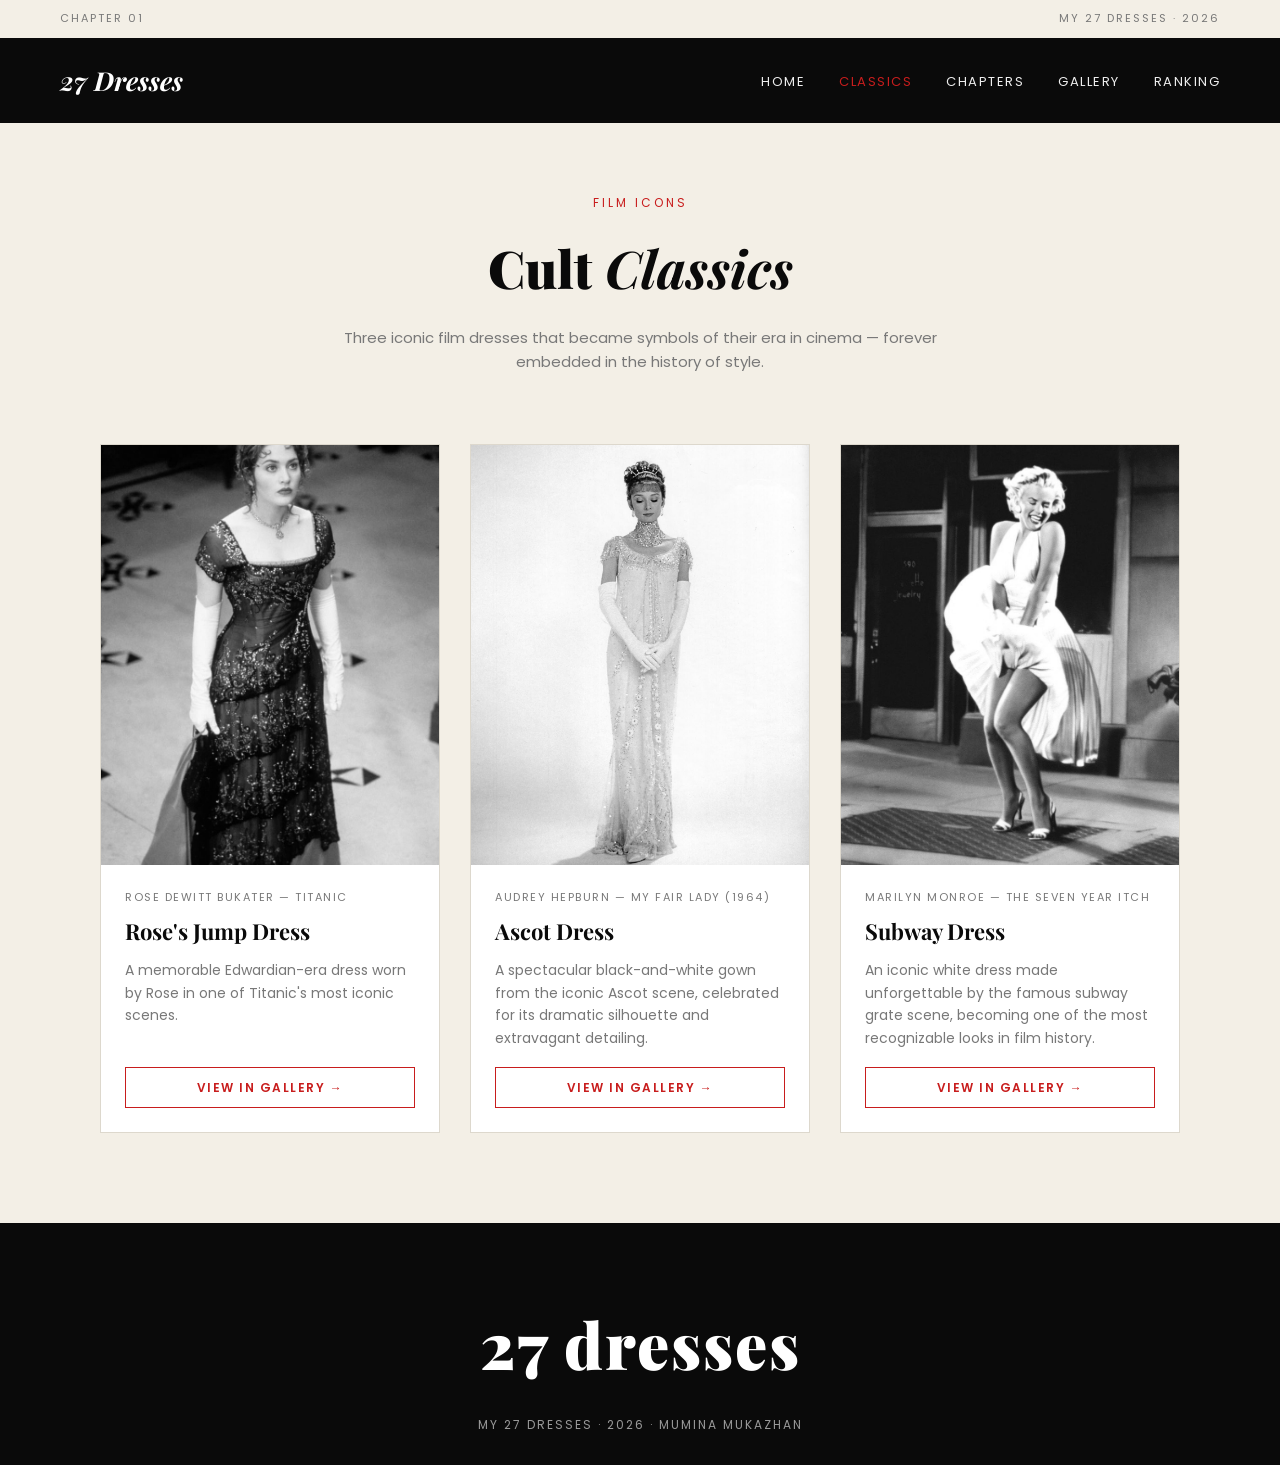
==== task1.html @ 16f08c06 "initial commit" ====
<!DOCTYPE html>
<html lang="ru">
<head>
<meta charset="UTF-8">
<meta name="viewport" content="width=device-width, initial-scale=1.0">
<title>Classics — My 27 Dresses</title>
<link href="https://fonts.googleapis.com/css2?family=Playfair+Display:ital,wght@0,700;0,900;1,700&family=Poppins:wght@300;400;600&display=swap" rel="stylesheet">
<link rel="stylesheet" href="common.css">
<link rel="stylesheet" href="task1.css">
</head>
<body>

  <div class="meta-bar">
    <span>Chapter 01</span>
    <span>My 27 Dresses · 2026</span>
  </div>

  <header class="navbar">
    <div class="logo">27 Dresses</div>
    <ul class="nav-links">
      <li><a href="index.html">Home</a></li>
      <li><a href="task1.html" class="active">Classics</a></li>
      <li><a href="task2.html">Chapters</a></li>
      <li><a href="task3.html">Gallery</a></li>
      <li><a href="task4.html">Ranking</a></li>
    </ul>
  </header>

  <section class="hero">
    <span class="kicker">Film Icons</span>
    <h1><em>Cult</em> Classics</h1>
    <p>Three iconic film dresses that became symbols of their era in cinema — forever embedded in the history of style.</p>
  </section>

  <section class="cards-row">

    <div class="dress-card">
  <div class="img-wrap">
    <span class="corner-label">Film</span>
    <img src="IMG_8006.JPG" alt="Rose DeWitt Bukater — Jump Dress">
  </div>
  <div class="card-body">
    <span class="credit">Rose DeWitt Bukater — Titanic</span>
    <h3>Rose's Jump Dress</h3>
    <p>A memorable Edwardian-era dress worn by Rose in one of Titanic's most iconic scenes.</p>
    <a href="task3.html" class="card-link">View in Gallery →</a>
  </div>
</div>
    <div class="dress-card">
  <div class="img-wrap">
    <span class="corner-label">Film</span>
    <img src="IMG_8007.JPG" alt="Audrey Hepburn — Ascot Dress">
  </div>
  <div class="card-body">
    <span class="credit">Audrey Hepburn — My Fair Lady (1964)</span>
    <h3>Ascot Dress</h3>
    <p>A spectacular black-and-white gown from the iconic Ascot scene, celebrated for its dramatic silhouette and extravagant detailing.</p>
    <a href="task3.html" class="card-link">View in Gallery →</a>
  </div>
</div>

    <div class="dress-card">
  <div class="img-wrap">
    <span class="corner-label">Film</span>
    <img src="IMG_8009.JPG" alt="Marilyn Monroe — Subway Dress">
  </div>
  <div class="card-body">
    <span class="credit">Marilyn Monroe — The Seven Year Itch</span>
    <h3>Subway Dress</h3>
    <p>An iconic white dress made unforgettable by the famous subway grate scene, becoming one of the most recognizable looks in film history.</p>
    <a href="task3.html" class="card-link">View in Gallery →</a>
  </div>
</div>
  </section>

  <footer class="site-footer">
    <div class="wordmark">27 dresses</div>
    <p>My 27 Dresses · 2026 · Mumina Mukazhan</p>
  </footer>

</body>
</html>
---- common.css ----
:root {
  --cream:#f3efe6;
  --black:#0a0a0a;
  --charcoal:#1c1c1c;
  --muted:#787878;
  --accent:#c81d1d;
  --line:#ddd8cd;
  --transition:0.3s ease;
}
* { margin:0; padding:0; box-sizing:border-box; }
body { background:var(--cream); color:var(--black); font-family:'Poppins',Arial,sans-serif; line-height:1.6; }
h1, h2, h3 { font-family:'Playfair Display', serif; }
a { text-decoration:none; color:inherit; }
img { max-width:100%; display:block; }

.meta-bar {
  display:flex;
  justify-content:space-between;
  padding:10px 60px;
  font-size:11px;
  letter-spacing:2px;
  text-transform:uppercase;
  color:var(--muted);
}

.navbar {
  display:flex;
  justify-content:space-between;
  align-items:center;
  padding:22px 60px;
  background:var(--black);
  position:sticky;
  top:0;
  z-index:100;
}
.logo {
  font-family:'Playfair Display', serif;
  font-style:italic;
  font-weight:700;
  font-size:26px;
  color:#fff;
}
.nav-links { display:flex; align-items:center; gap:34px; list-style:none; }
.nav-links a { color:#eee; font-size:13px; text-transform:uppercase; letter-spacing:1.5px; transition:color var(--transition); }
.nav-links a:hover, .nav-links a.active { color:var(--accent); }

.hero { text-align:center; padding:70px 20px 50px; }
.hero .kicker { display:block; font-size:12px; letter-spacing:3px; text-transform:uppercase; color:var(--accent); margin-bottom:14px; }
.hero h1 { font-size:52px; font-style:italic; }
.hero h1 em { font-style:normal; font-weight:900; }
.hero p { max-width:620px; margin:16px auto 0; color:var(--muted); font-size:15px; }

.toc-grid { display:flex; flex-wrap:wrap; gap:24px; justify-content:center; padding:0 60px 90px; }
.toc-card { flex:1 1 220px; max-width:260px; border:1px solid var(--line); padding:30px 24px; text-align:center; transition:background var(--transition), color var(--transition); }
.toc-card:hover { background:var(--black); color:#fff; }
.toc-card .num { font-family:'Playfair Display', serif; font-size:32px; color:var(--accent); }
.toc-card h3 { margin:10px 0 8px; font-size:16px; text-transform:uppercase; letter-spacing:1px; }
.toc-card p { font-size:13px; color:var(--muted); }
.toc-card:hover p { color:#ccc; }

.site-footer { background:var(--black); color:#fff; text-align:center; padding:70px 20px 30px; }
.site-footer .wordmark { font-family:'Playfair Display', serif; font-weight:900; font-size:64px; letter-spacing:2px; }
.site-footer p { margin-top:20px; font-size:12px; letter-spacing:2px; text-transform:uppercase; color:#999; }

@media (max-width:768px) {
  .navbar { flex-direction:column; gap:14px; padding:16px 20px; }
  .nav-links { flex-wrap:wrap; justify-content:center; gap:16px; }
  .meta-bar { flex-direction:column; gap:4px; padding:10px 20px; text-align:center; }
}
---- task1.css ----
.cards-row {
  display:flex;
  flex-wrap:wrap;
  gap:30px;
  justify-content:center;
  padding:20px 60px 90px;
}
.dress-card {
  background:#fff;
  flex:1 1 300px;
  max-width:340px;
  display:flex;
  flex-direction:column;
  border:1px solid var(--line);
  transition:transform var(--transition), box-shadow var(--transition);
}
.dress-card:hover { transform:translateY(-8px); box-shadow:0 20px 40px rgba(0,0,0,0.12); }
.dress-card .img-wrap { position:relative; overflow:hidden; }
.dress-card img { width:100%; height:420px; object-fit:cover; filter:grayscale(100%); transition:filter var(--transition); }
.dress-card:hover img { filter:grayscale(0%); }
.corner-label {
  position:absolute; top:14px; left:14px;
  background:var(--black); color:#fff;
  font-size:10px; letter-spacing:2px; text-transform:uppercase;
  padding:5px 10px;
}
.card-body { padding:24px; display:flex; flex-direction:column; flex-grow:1; }
.card-body .credit { font-size:11px; letter-spacing:1.5px; text-transform:uppercase; color:var(--muted); margin-bottom:8px; }
.card-body h3 { font-size:22px; margin-bottom:10px; }
.card-body p { font-size:14px; color:var(--muted); flex-grow:1; }
.card-link {
  margin-top:18px;
  display:inline-block;
  padding:10px 20px;
  font-size:12px;
  text-transform:uppercase;
  letter-spacing:1.5px;
  font-weight:600;
  color:var(--accent);
  border:1px solid var(--accent);
  text-align:center;
  transition:background var(--transition), color var(--transition);
}
.card-link:hover { background:var(--accent); color:#fff; }
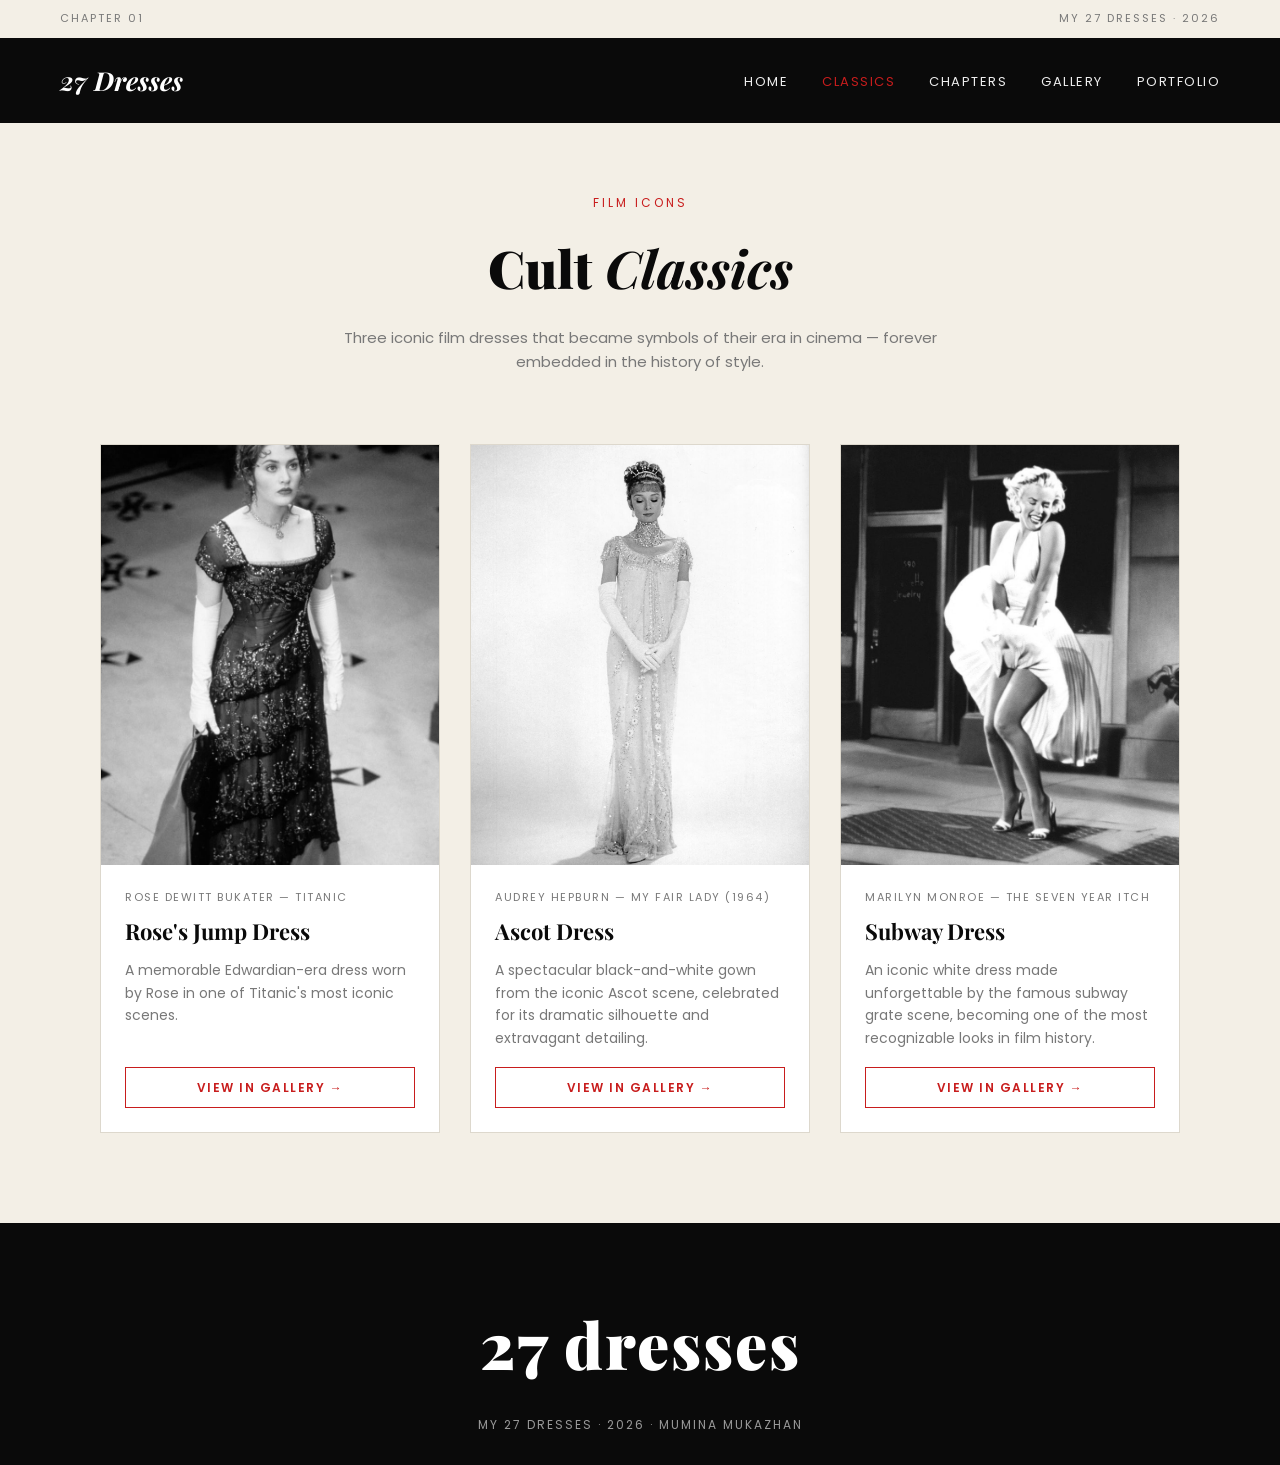
==== commit 5dac9321: "update" ====
--- a/task1.html
+++ b/task1.html
@@ -22,7 +22,7 @@
       <li><a href="task1.html" class="active">Classics</a></li>
       <li><a href="task2.html">Chapters</a></li>
       <li><a href="task3.html">Gallery</a></li>
-      <li><a href="task4.html">Ranking</a></li>
+      <li><a href="task4.html">Portfolio</a></li>
     </ul>
   </header>
 
